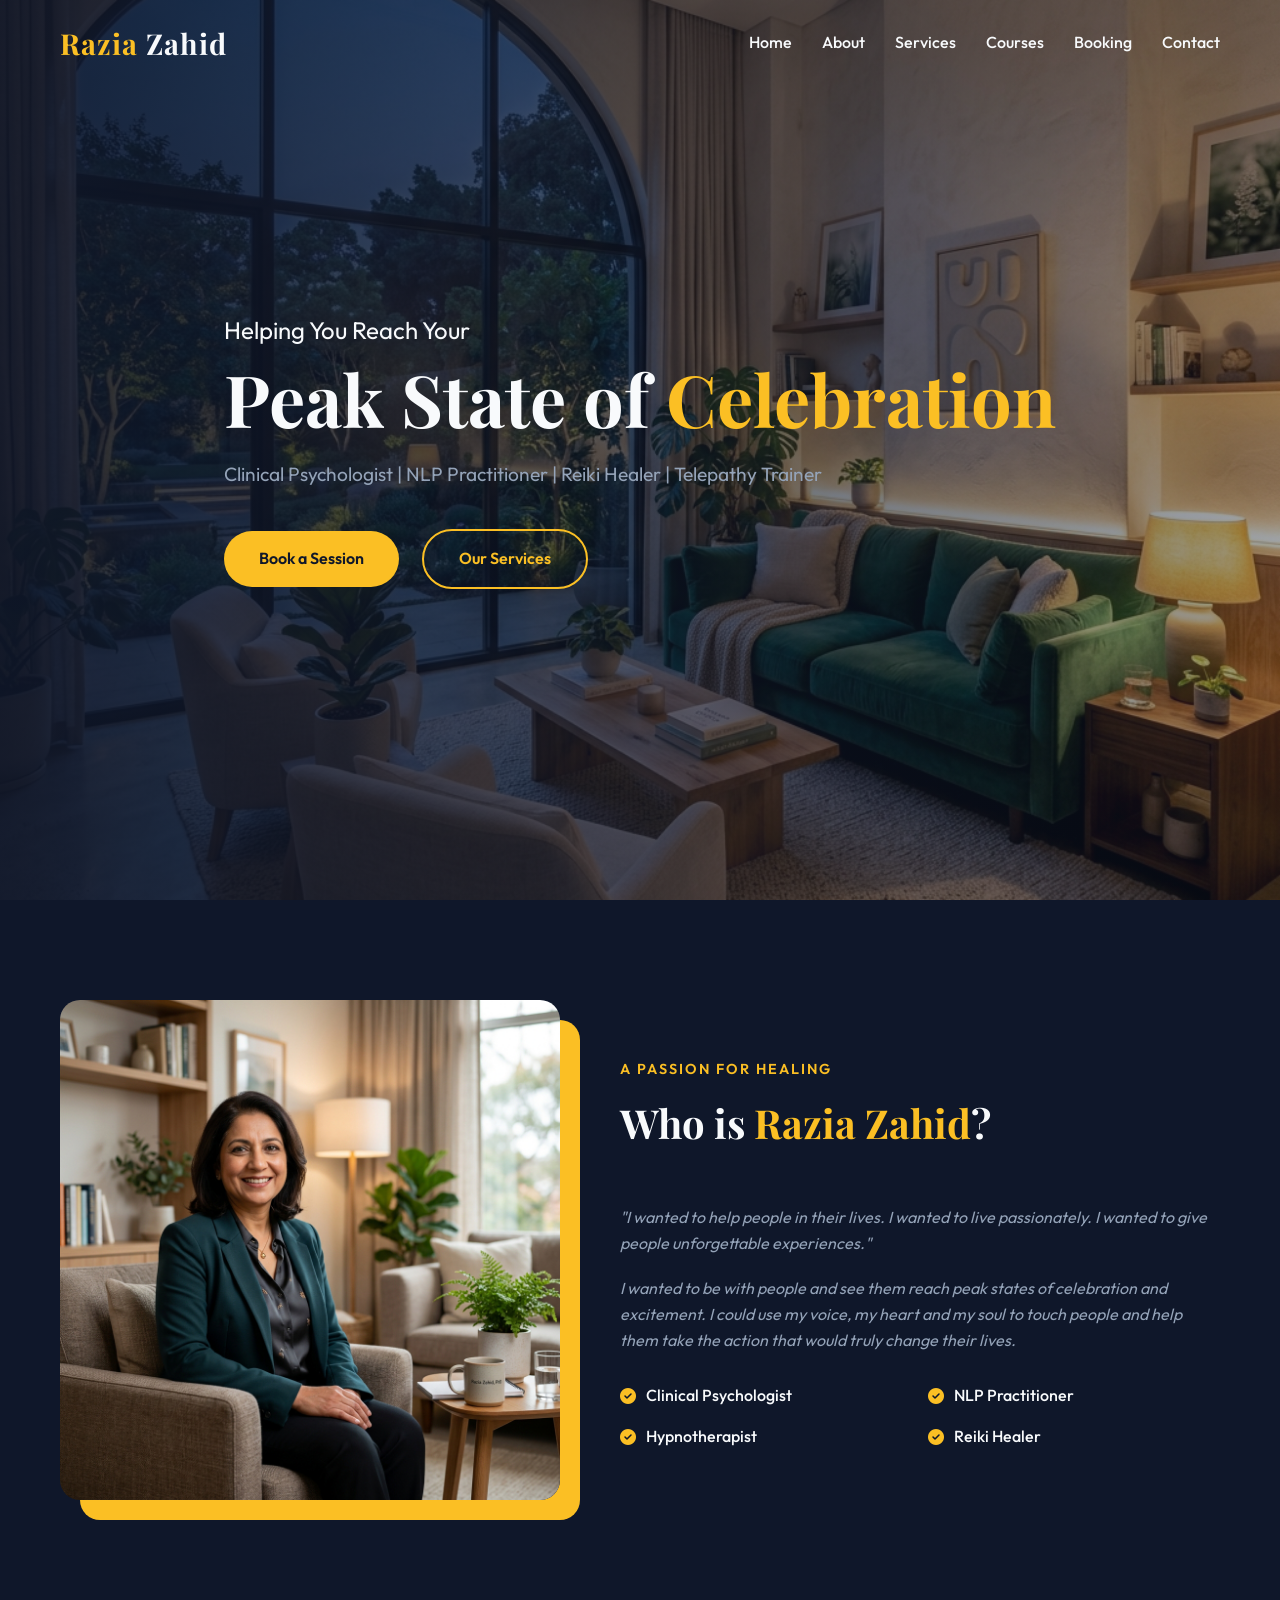
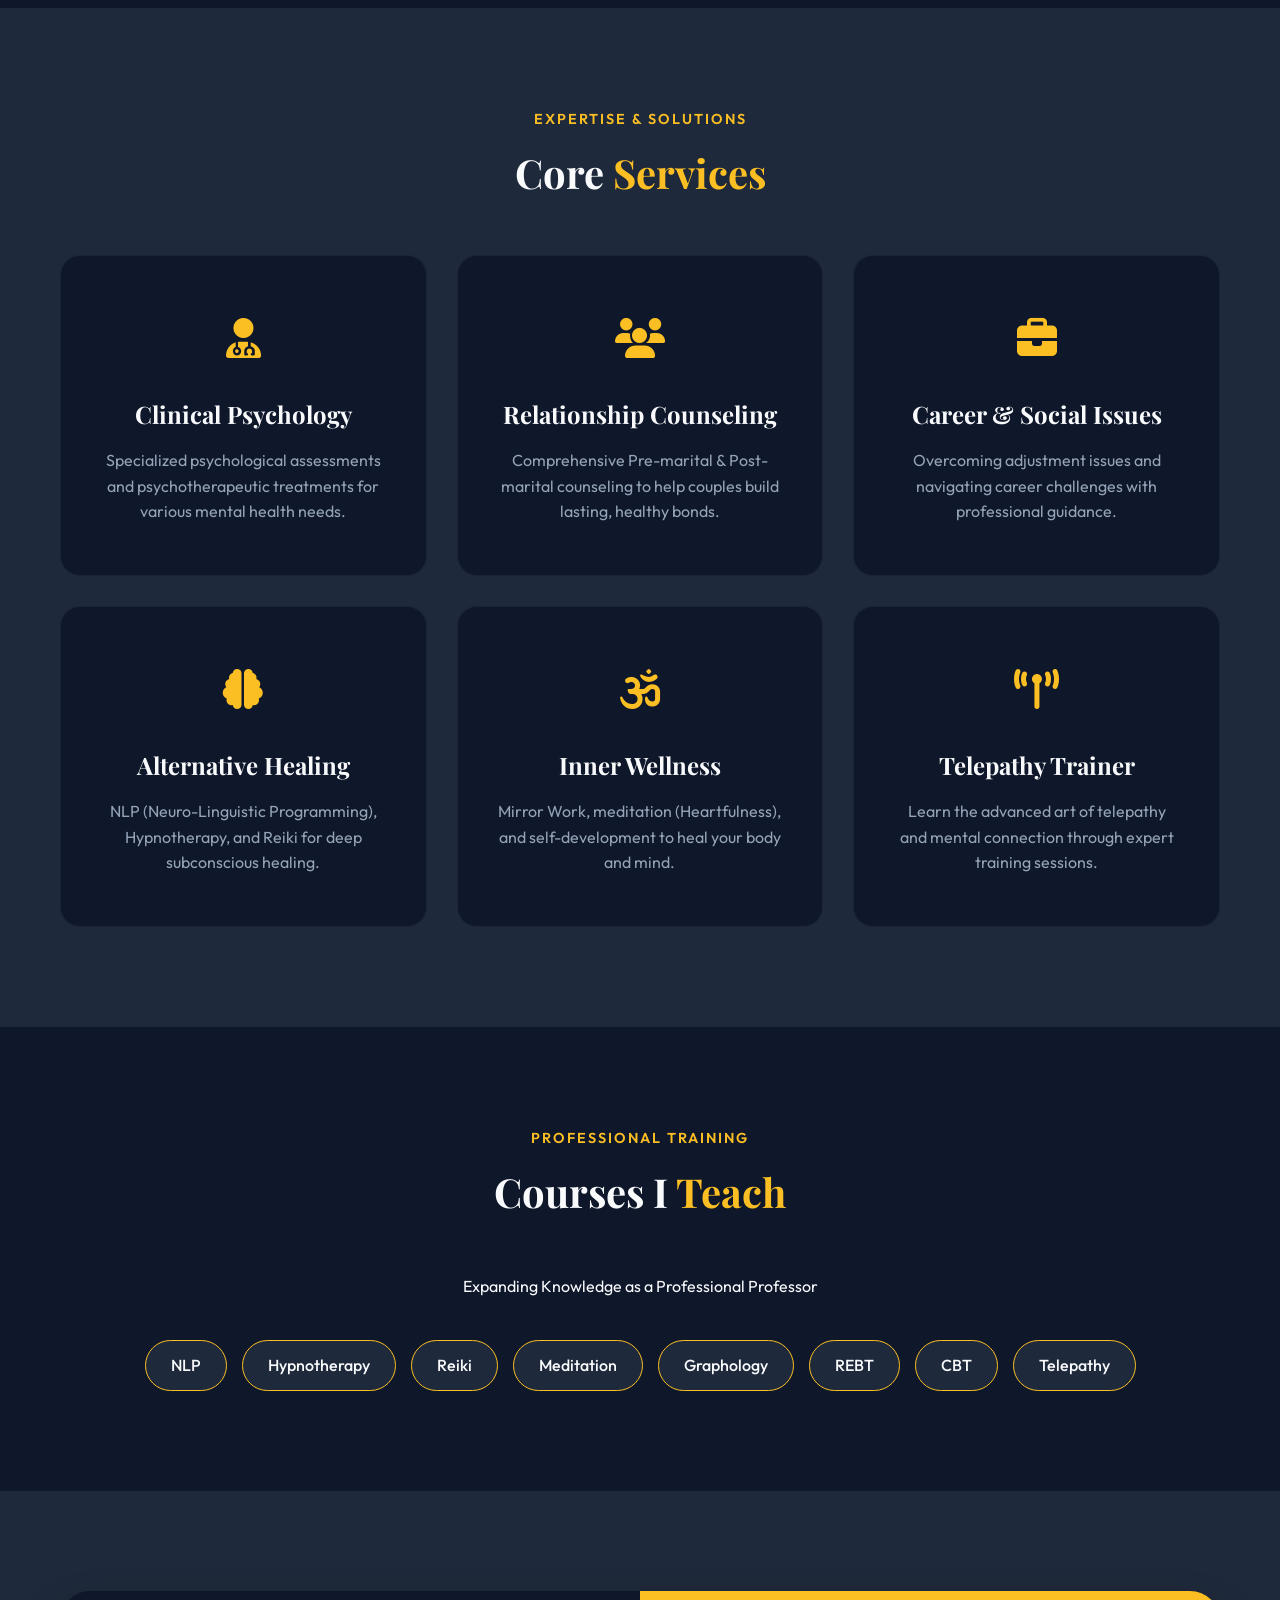
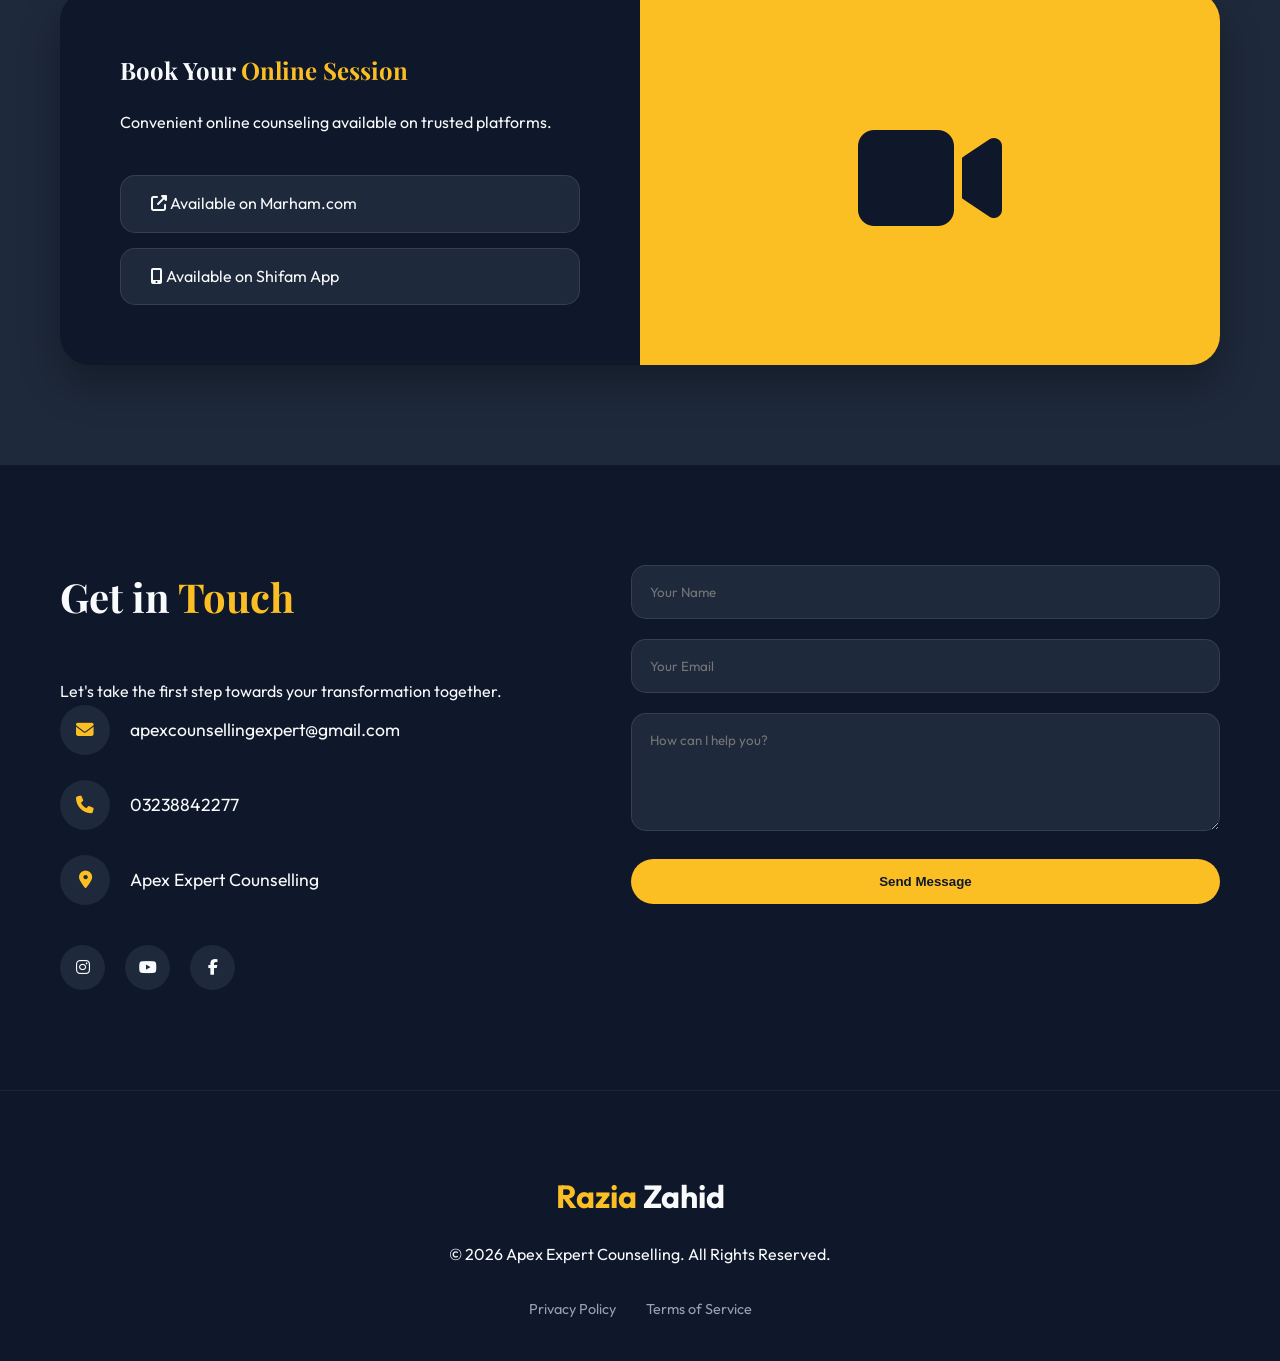
==== index.html @ dad9daef "Add files via upload" ====
<!DOCTYPE html>
<html lang="en">
<head>
    <meta charset="UTF-8">
    <meta name="viewport" content="width=device-width, initial-scale=1.0">
    <title>Razia Zahid | Clinical Psychologist & Healer</title>
    <meta name="description" content="Professional Clinical Psychologist, NLP Practitioner, and Reiki Healer Razia Zahid. Offering counseling for relationship, career, and social issues.">
    <!-- Google Fonts -->
    <link rel="preconnect" href="https://fonts.googleapis.com">
    <link rel="preconnect" href="https://fonts.gstatic.com" crossorigin>
    <link href="https://fonts.googleapis.com/css2?family=Outfit:wght@300;400;600;700&family=Playfair+Display:wght@700&display=swap" rel="stylesheet">
    <!-- Font Awesome -->
    <link rel="stylesheet" href="https://cdnjs.cloudflare.com/ajax/libs/font-awesome/6.4.0/css/all.min.css">
    <link rel="stylesheet" href="style.css">
</head>
<body>
    <!-- Navbar -->
    <header class="navbar">
        <div class="container">
            <div class="logo">
                <span class="gold">Razia</span> Zahid
            </div>
            <nav>
                <ul class="nav-links">
                    <li><a href="#home">Home</a></li>
                    <li><a href="#about">About</a></li>
                    <li><a href="#services">Services</a></li>
                    <li><a href="#courses">Courses</a></li>
                    <li><a href="#booking">Booking</a></li>
                    <li><a href="#contact">Contact</a></li>
                </ul>
            </nav>
            <div class="menu-toggle">
                <i class="fas fa-bars"></i>
            </div>
        </div>
    </header>

    <main>
        <!-- Hero Section -->
        <section id="home" class="hero">
            <div class="hero-overlay"></div>
            <div class="container hero-content">
                <h2 class="fade-in">Helping You Reach Your</h2>
                <h1 class="fade-in delay-1">Peak State of <span class="gold">Celebration</span></h1>
                <p class="fade-in delay-2">Clinical Psychologist | NLP Practitioner | Reiki Healer | Telepathy Trainer</p>
                <div class="hero-btns fade-in delay-3">
                    <a href="#booking" class="btn btn-primary">Book a Session</a>
                    <a href="#services" class="btn btn-outline">Our Services</a>
                </div>
            </div>
        </section>

        <!-- About Section -->
        <section id="about" class="about section-padding">
            <div class="container">
                <div class="about-grid">
                    <div class="about-image reveal">
                        <img src="assets/profile.png" alt="Razia Zahid">
                    </div>
                    <div class="about-text reveal">
                        <span class="section-subtitle">A Passion for Healing</span>
                        <h2 class="section-title">Who is <span class="gold">Razia Zahid</span>?</h2>
                        <div class="description-text">
                            <p>"I wanted to help people in their lives. I wanted to live passionately. I wanted to give people unforgettable experiences."</p>
                            <p>I wanted to be with people and see them reach peak states of celebration and excitement. I could use my voice, my heart and my soul to touch people and help them take the action that would truly change their lives.</p>
                        </div>
                        <ul class="about-badges">
                            <li><i class="fas fa-check-circle"></i> Clinical Psychologist</li>
                            <li><i class="fas fa-check-circle"></i> NLP Practitioner</li>
                            <li><i class="fas fa-check-circle"></i> Hypnotherapist</li>
                            <li><i class="fas fa-check-circle"></i> Reiki Healer</li>
                        </ul>
                    </div>
                </div>
            </div>
        </section>

        <!-- Services Section -->
        <section id="services" class="services section-padding secondary-bg">
            <div class="container text-center">
                <span class="section-subtitle">Expertise & Solutions</span>
                <h2 class="section-title">Core <span class="gold">Services</span></h2>
                
                <div class="services-grid">
                    <div class="service-card reveal">
                        <div class="icon-box"><i class="fas fa-user-md"></i></div>
                        <h3>Clinical Psychology</h3>
                        <p>Specialized psychological assessments and psychotherapeutic treatments for various mental health needs.</p>
                    </div>
                    <div class="service-card reveal">
                        <div class="icon-box"><i class="fas fa-users"></i></div>
                        <h3>Relationship Counseling</h3>
                        <p>Comprehensive Pre-marital & Post-marital counseling to help couples build lasting, healthy bonds.</p>
                    </div>
                    <div class="service-card reveal">
                        <div class="icon-box"><i class="fas fa-briefcase"></i></div>
                        <h3>Career & Social Issues</h3>
                        <p>Overcoming adjustment issues and navigating career challenges with professional guidance.</p>
                    </div>
                    <div class="service-card reveal">
                        <div class="icon-box"><i class="fas fa-brain"></i></div>
                        <h3>Alternative Healing</h3>
                        <p>NLP (Neuro-Linguistic Programming), Hypnotherapy, and Reiki for deep subconscious healing.</p>
                    </div>
                    <div class="service-card reveal">
                        <div class="icon-box"><i class="fas fa-om"></i></div>
                        <h3>Inner Wellness</h3>
                        <p>Mirror Work, meditation (Heartfulness), and self-development to heal your body and mind.</p>
                    </div>
                    <div class="service-card reveal">
                        <div class="icon-box"><i class="fas fa-broadcast-tower"></i></div>
                        <h3>Telepathy Trainer</h3>
                        <p>Learn the advanced art of telepathy and mental connection through expert training sessions.</p>
                    </div>
                </div>
            </div>
        </section>

        <!-- Courses Section -->
        <section id="courses" class="courses section-padding">
            <div class="container text-center">
                <span class="section-subtitle">Professional Training</span>
                <h2 class="section-title">Courses I <span class="gold">Teach</span></h2>
                <div class="courses-wrapper reveal">
                    <p class="subtitle">Expanding Knowledge as a Professional Professor</p>
                    <div class="courses-tags">
                        <span>NLP</span>
                        <span>Hypnotherapy</span>
                        <span>Reiki</span>
                        <span>Meditation</span>
                        <span>Graphology</span>
                        <span>REBT</span>
                        <span>CBT</span>
                        <span>Telepathy</span>
                    </div>
                </div>
            </div>
        </section>

        <!-- Booking Section -->
        <section id="booking" class="booking section-padding secondary-bg">
            <div class="container">
                <div class="booking-card reveal">
                    <div class="booking-info">
                        <h2>Book Your <span class="gold">Online Session</span></h2>
                        <p>Convenient online counseling available on trusted platforms.</p>
                        <div class="booking-platforms">
                            <a href="https://www.marham.pk" target="_blank" class="platform-btn">
                                <i class="fas fa-external-link-alt"></i> Available on Marham.com
                            </a>
                            <a href="https://www.shifam.com" target="_blank" class="platform-btn">
                                <i class="fas fa-mobile-alt"></i> Available on Shifam App
                            </a>
                        </div>
                    </div>
                    <div class="booking-image">
                        <i class="fas fa-video"></i>
                    </div>
                </div>
            </div>
        </section>

        <!-- Contact Section -->
        <section id="contact" class="contact section-padding">
            <div class="container">
                <div class="contact-grid">
                    <div class="contact-info reveal">
                        <h2 class="section-title">Get in <span class="gold">Touch</span></h2>
                        <p>Let's take the first step towards your transformation together.</p>
                        
                        <div class="contact-links">
                            <div class="contact-item">
                                <i class="fas fa-envelope"></i>
                                <span>apexcounsellingexpert@gmail.com</span>
                            </div>
                            <div class="contact-item">
                                <i class="fas fa-phone"></i>
                                <span>03238842277</span>
                            </div>
                            <div class="contact-item">
                                <i class="fas fa-map-marker-alt"></i>
                                <span>Apex Expert Counselling</span>
                            </div>
                        </div>

                        <div class="social-links">
                            <a href="https://instagram.com/Razia_zahid123" target="_blank"><i class="fab fa-instagram"></i></a>
                            <a href="https://youtube.com/RaziaZahid" target="_blank"><i class="fab fa-youtube"></i></a>
                            <a href="https://facebook.com/ApexExpertCounselling" target="_blank"><i class="fab fa-facebook-f"></i></a>
                        </div>
                    </div>
                    
                    <div class="contact-form-container reveal">
                        <form id="contact-form">
                            <div class="form-group">
                                <input type="text" id="name" placeholder="Your Name" required>
                            </div>
                            <div class="form-group">
                                <input type="email" id="email" placeholder="Your Email" required>
                            </div>
                            <div class="form-group">
                                <textarea id="message" rows="5" placeholder="How can I help you?" required></textarea>
                            </div>
                            <button type="submit" class="btn btn-primary w-100">Send Message</button>
                        </form>
                    </div>
                </div>
            </div>
        </section>
    </main>

    <!-- Footer -->
    <footer class="footer">
        <div class="container text-center">
            <div class="footer-logo"><span class="gold">Razia</span> Zahid</div>
            <p>&copy; 2026 Apex Expert Counselling. All Rights Reserved.</p>
            <div class="footer-bottom-links">
                <a href="#">Privacy Policy</a>
                <a href="#">Terms of Service</a>
            </div>
        </div>
    </footer>

    <script src="script.js"></script>
</body>
</html>
---- style.css ----
:root {
    --bg-color: #0f172a;
    --secondary-bg: #1e293b;
    --primary-gold: #fbbf24;
    --accent-gold: #d4af37;
    --text-light: #f8fafc;
    --text-muted: #94a3b8;
    --glass-bg: rgba(30, 41, 59, 0.7);
    --transition: all 0.4s cubic-bezier(0.4, 0, 0.2, 1);
}

* {
    margin: 0;
    padding: 0;
    box-sizing: border-box;
}

html {
    scroll-behavior: smooth;
}

body {
    font-family: 'Outfit', sans-serif;
    background-color: var(--bg-color);
    color: var(--text-light);
    line-height: 1.6;
    overflow-x: hidden;
}

h1, h2, h3, .logo {
    font-family: 'Playfair Display', serif;
}

.container {
    max-width: 1200px;
    margin: 0 auto;
    padding: 0 20px;
}

.gold {
    color: var(--primary-gold);
}

.section-padding {
    padding: 100px 0;
}

.secondary-bg {
    background-color: var(--secondary-bg);
}

.text-center {
    text-align: center;
}

.section-subtitle {
    display: block;
    text-transform: uppercase;
    letter-spacing: 2px;
    color: var(--primary-gold);
    margin-bottom: 10px;
    font-size: 0.9rem;
    font-weight: 600;
}

.section-title {
    font-size: 2.5rem;
    margin-bottom: 50px;
}

/* Navbar */
.navbar {
    position: fixed;
    top: 0;
    width: 100%;
    z-index: 1000;
    padding: 20px 0;
    transition: var(--transition);
    background: transparent;
}

.navbar.scrolled {
    background: var(--glass-bg);
    backdrop-filter: blur(10px);
    padding: 15px 0;
    border-bottom: 1px solid rgba(255, 255, 255, 0.1);
}

.navbar .container {
    display: flex;
    justify-content: space-between;
    align-items: center;
}

.logo {
    font-size: 1.8rem;
    font-weight: 700;
    letter-spacing: 1px;
}

.nav-links {
    display: flex;
    list-style: none;
    gap: 30px;
}

.nav-links a {
    text-decoration: none;
    color: var(--text-light);
    font-weight: 500;
    transition: var(--transition);
    position: relative;
}

.nav-links a::after {
    content: '';
    position: absolute;
    bottom: -5px;
    left: 0;
    width: 0;
    height: 2px;
    background-color: var(--primary-gold);
    transition: var(--transition);
}

.nav-links a:hover {
    color: var(--primary-gold);
}

.nav-links a:hover::after {
    width: 100%;
}

.menu-toggle {
    display: none;
    font-size: 1.5rem;
    cursor: pointer;
}

/* Hero Section */
.hero {
    height: 100vh;
    display: flex;
    align-items: center;
    position: relative;
    background: url('assets/hero-bg.png') center/cover no-repeat;
}

.hero-overlay {
    position: absolute;
    top: 0;
    left: 0;
    width: 100%;
    height: 100%;
    background: linear-gradient(to right, rgba(15, 23, 42, 0.9), rgba(15, 23, 42, 0.4));
}

.hero-content {
    position: relative;
    z-index: 1;
}

.hero h2 {
    font-size: 1.5rem;
    font-weight: 400;
    margin-bottom: 10px;
    font-family: 'Outfit', sans-serif;
}

.hero h1 {
    font-size: 4.5rem;
    margin-bottom: 20px;
    line-height: 1.1;
}

.hero p {
    font-size: 1.2rem;
    color: var(--text-muted);
    margin-bottom: 40px;
    max-width: 600px;
}

.btn {
    display: inline-block;
    padding: 15px 35px;
    border-radius: 50px;
    text-decoration: none;
    font-weight: 600;
    transition: var(--transition);
    cursor: pointer;
    border: none;
}

.btn-primary {
    background-color: var(--primary-gold);
    color: var(--bg-color);
}

.btn-primary:hover {
    background-color: #fff;
    transform: translateY(-3px);
    box-shadow: 0 10px 20px rgba(0, 0, 0, 0.2);
}

.btn-outline {
    border: 2px solid var(--primary-gold);
    color: var(--primary-gold);
    margin-left: 20px;
}

.btn-outline:hover {
    background-color: var(--primary-gold);
    color: var(--bg-color);
    transform: translateY(-3px);
}

/* About Section */
.about-grid {
    display: grid;
    grid-template-columns: 1fr 1.2fr;
    gap: 60px;
    align-items: center;
}

.about-image {
    position: relative;
}

.about-image img {
    width: 100%;
    border-radius: 20px;
    box-shadow: 20px 20px 0px var(--primary-gold);
}

.description-text p {
    margin-bottom: 20px;
    font-style: italic;
    color: var(--text-muted);
}

.about-badges {
    list-style: none;
    display: grid;
    grid-template-columns: 1fr 1fr;
    gap: 15px;
    margin-top: 30px;
}

.about-badges li {
    display: flex;
    align-items: center;
    gap: 10px;
    font-weight: 500;
}

.about-badges i {
    color: var(--primary-gold);
}

/* Services */
.services-grid {
    display: grid;
    grid-template-columns: repeat(auto-fit, minmax(300px, 1fr));
    gap: 30px;
}

.service-card {
    background: var(--bg-color);
    padding: 50px 40px;
    border-radius: 20px;
    transition: var(--transition);
    border: 1px solid rgba(255, 255, 255, 0.05);
}

.service-card:hover {
    transform: translateY(-10px);
    background: var(--secondary-bg);
    border-color: var(--primary-gold);
}

.icon-box {
    margin-bottom: 25px;
    font-size: 2.5rem;
    color: var(--primary-gold);
}

.service-card h3 {
    margin-bottom: 15px;
    font-size: 1.5rem;
}

.service-card p {
    color: var(--text-muted);
}

/* Courses */
.courses-tags {
    display: flex;
    flex-wrap: wrap;
    justify-content: center;
    gap: 15px;
    margin-top: 40px;
}

.courses-tags span {
    background: var(--secondary-bg);
    padding: 12px 25px;
    border-radius: 50px;
    border: 1px solid var(--primary-gold);
    font-weight: 500;
    transition: var(--transition);
    cursor: default;
}

.courses-tags span:hover {
    background: var(--primary-gold);
    color: var(--bg-color);
}

/* Booking */
.booking-card {
    background: var(--bg-color);
    display: grid;
    grid-template-columns: 1fr 1fr;
    border-radius: 30px;
    overflow: hidden;
    box-shadow: 0 20px 40px rgba(0, 0, 0, 0.3);
}

.booking-info {
    padding: 60px;
}

.booking-info h2 {
    margin-bottom: 20px;
}

.booking-platforms {
    margin-top: 40px;
    display: flex;
    flex-direction: column;
    gap: 15px;
}

.platform-btn {
    padding: 15px 30px;
    background: var(--secondary-bg);
    border-radius: 15px;
    text-decoration: none;
    color: var(--text-light);
    transition: var(--transition);
    border: 1px solid rgba(255, 255, 255, 0.1);
}

.platform-btn:hover {
    border-color: var(--primary-gold);
    transform: translateX(10px);
}

.booking-image {
    background: var(--primary-gold);
    display: flex;
    justify-content: center;
    align-items: center;
    font-size: 8rem;
    color: var(--bg-color);
}

/* Contact */
.contact-grid {
    display: grid;
    grid-template-columns: 1fr 1.2fr;
    gap: 80px;
}

.contact-item {
    display: flex;
    align-items: center;
    gap: 20px;
    margin-bottom: 25px;
    font-size: 1.1rem;
}

.contact-item i {
    width: 50px;
    height: 50px;
    background: var(--secondary-bg);
    border-radius: 50%;
    display: flex;
    justify-content: center;
    align-items: center;
    color: var(--primary-gold);
}

.social-links {
    display: flex;
    gap: 20px;
    margin-top: 40px;
}

.social-links a {
    width: 45px;
    height: 45px;
    background: var(--secondary-bg);
    border-radius: 50%;
    display: flex;
    justify-content: center;
    align-items: center;
    color: var(--text-light);
    text-decoration: none;
    transition: var(--transition);
}

.social-links a:hover {
    background: var(--primary-gold);
    color: var(--bg-color);
    transform: translateY(-5px);
}

.form-group {
    margin-bottom: 20px;
}

input, textarea {
    width: 100%;
    padding: 18px;
    background: var(--secondary-bg);
    border: 1px solid rgba(255, 255, 255, 0.1);
    border-radius: 15px;
    color: var(--text-light);
    font-family: inherit;
    outline: none;
    transition: var(--transition);
}

input:focus, textarea:focus {
    border-color: var(--primary-gold);
}

/* Footer */
.footer {
    padding: 80px 0 40px;
    border-top: 1px solid rgba(255, 255, 255, 0.05);
}

.footer-logo {
    font-size: 2rem;
    font-weight: 700;
    margin-bottom: 20px;
}

.footer-bottom-links {
    margin-top: 30px;
    display: flex;
    justify-content: center;
    gap: 30px;
}

.footer-bottom-links a {
    color: var(--text-muted);
    text-decoration: none;
    font-size: 0.9rem;
    transition: var(--transition);
}

.footer-bottom-links a:hover {
    color: var(--primary-gold);
}

/* Animations */
.reveal {
    opacity: 0;
    transform: translateY(30px);
    transition: all 0.8s ease-out;
}

.reveal.active {
    opacity: 1;
    transform: translateY(0);
}

.fade-in {
    opacity: 0;
    animation: fadeIn 1s forwards;
}

.delay-1 { animation-delay: 0.3s; }
.delay-2 { animation-delay: 0.6s; }
.delay-3 { animation-delay: 0.9s; }

@keyframes fadeIn {
    from { opacity: 0; transform: translateY(20px); }
    to { opacity: 1; transform: translateY(0); }
}

/* Responsive */
@media (max-width: 992px) {
    .hero h1 { font-size: 3.5rem; }
    .about-grid, .booking-card, .contact-grid { grid-template-columns: 1fr; }
    .booking-image { display: none; }
    .about-image img { box-shadow: 10px 10px 0 var(--primary-gold); }
}

@media (max-width: 768px) {
    .nav-links { display: none; }
    .menu-toggle { display: block; }
    .hero h1 { font-size: 2.8rem; }
    .section-title { font-size: 2rem; }
}

.w-100 { width: 100%; }
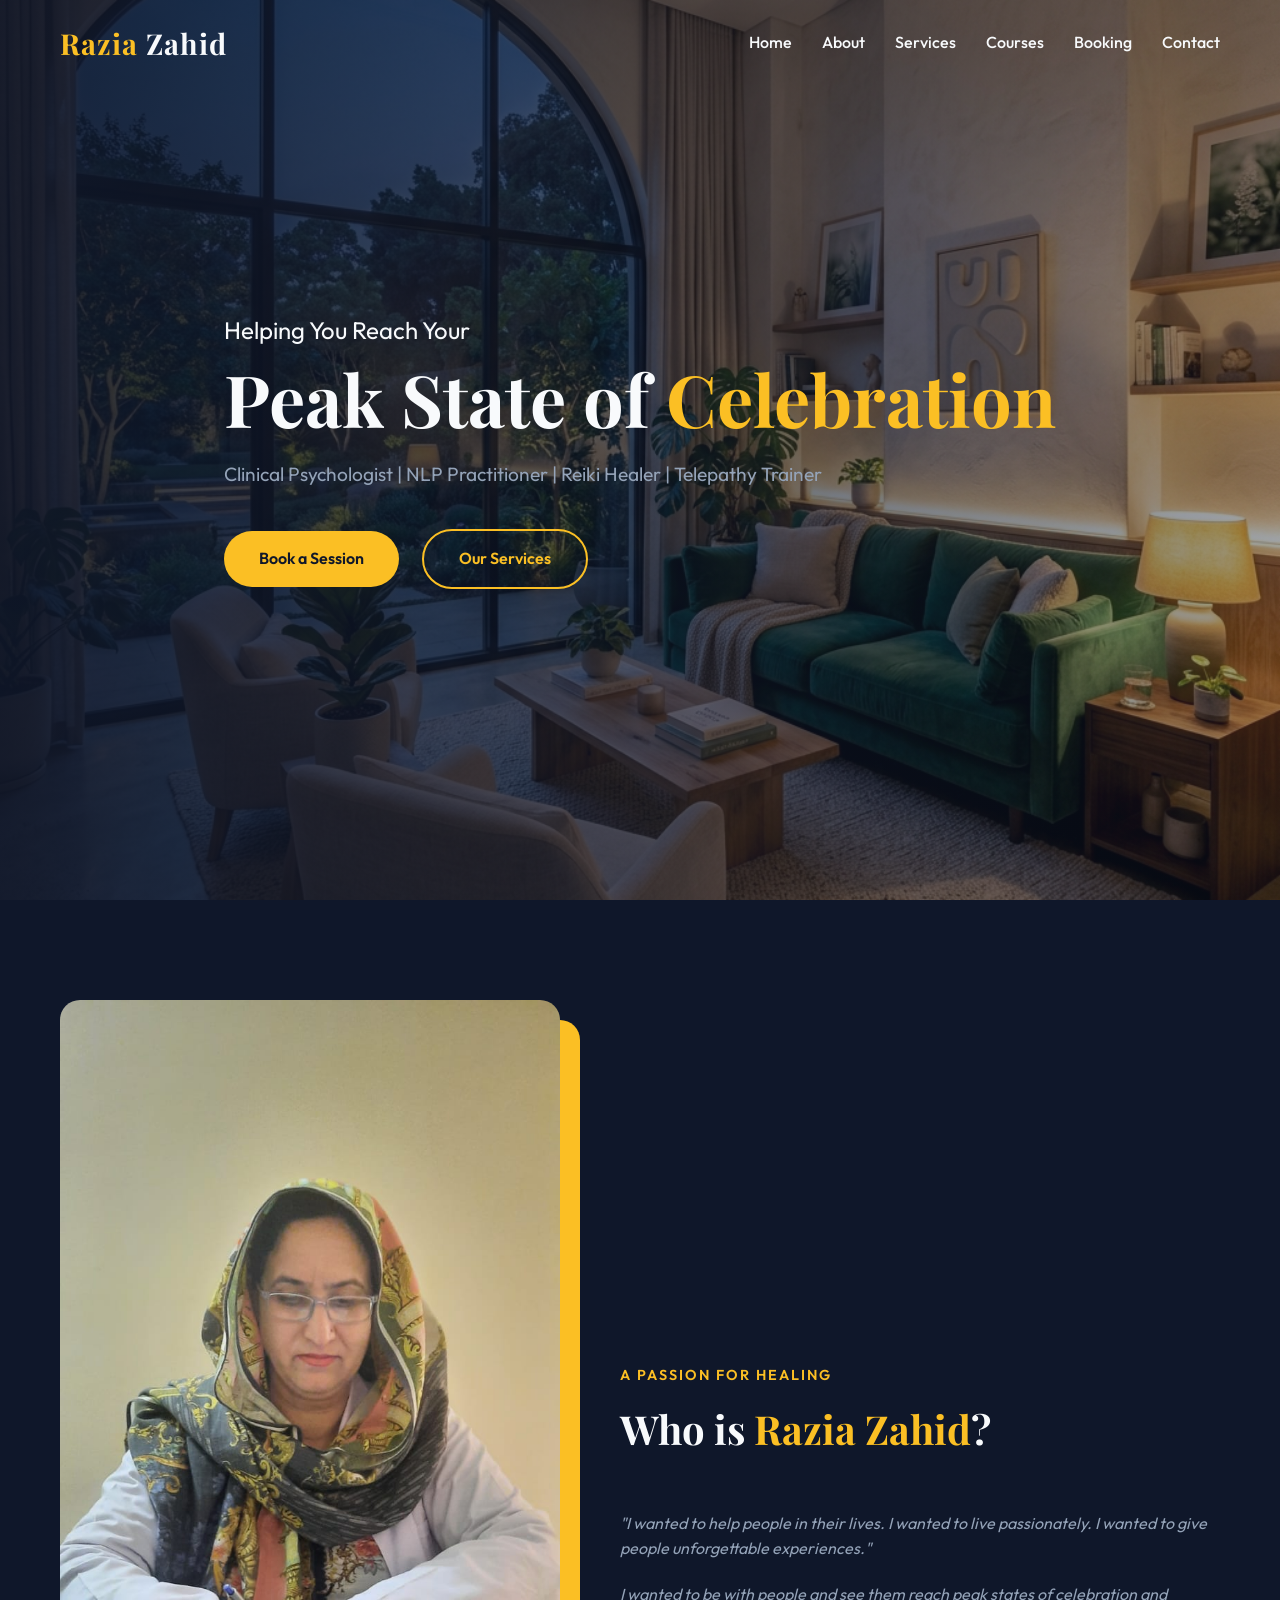
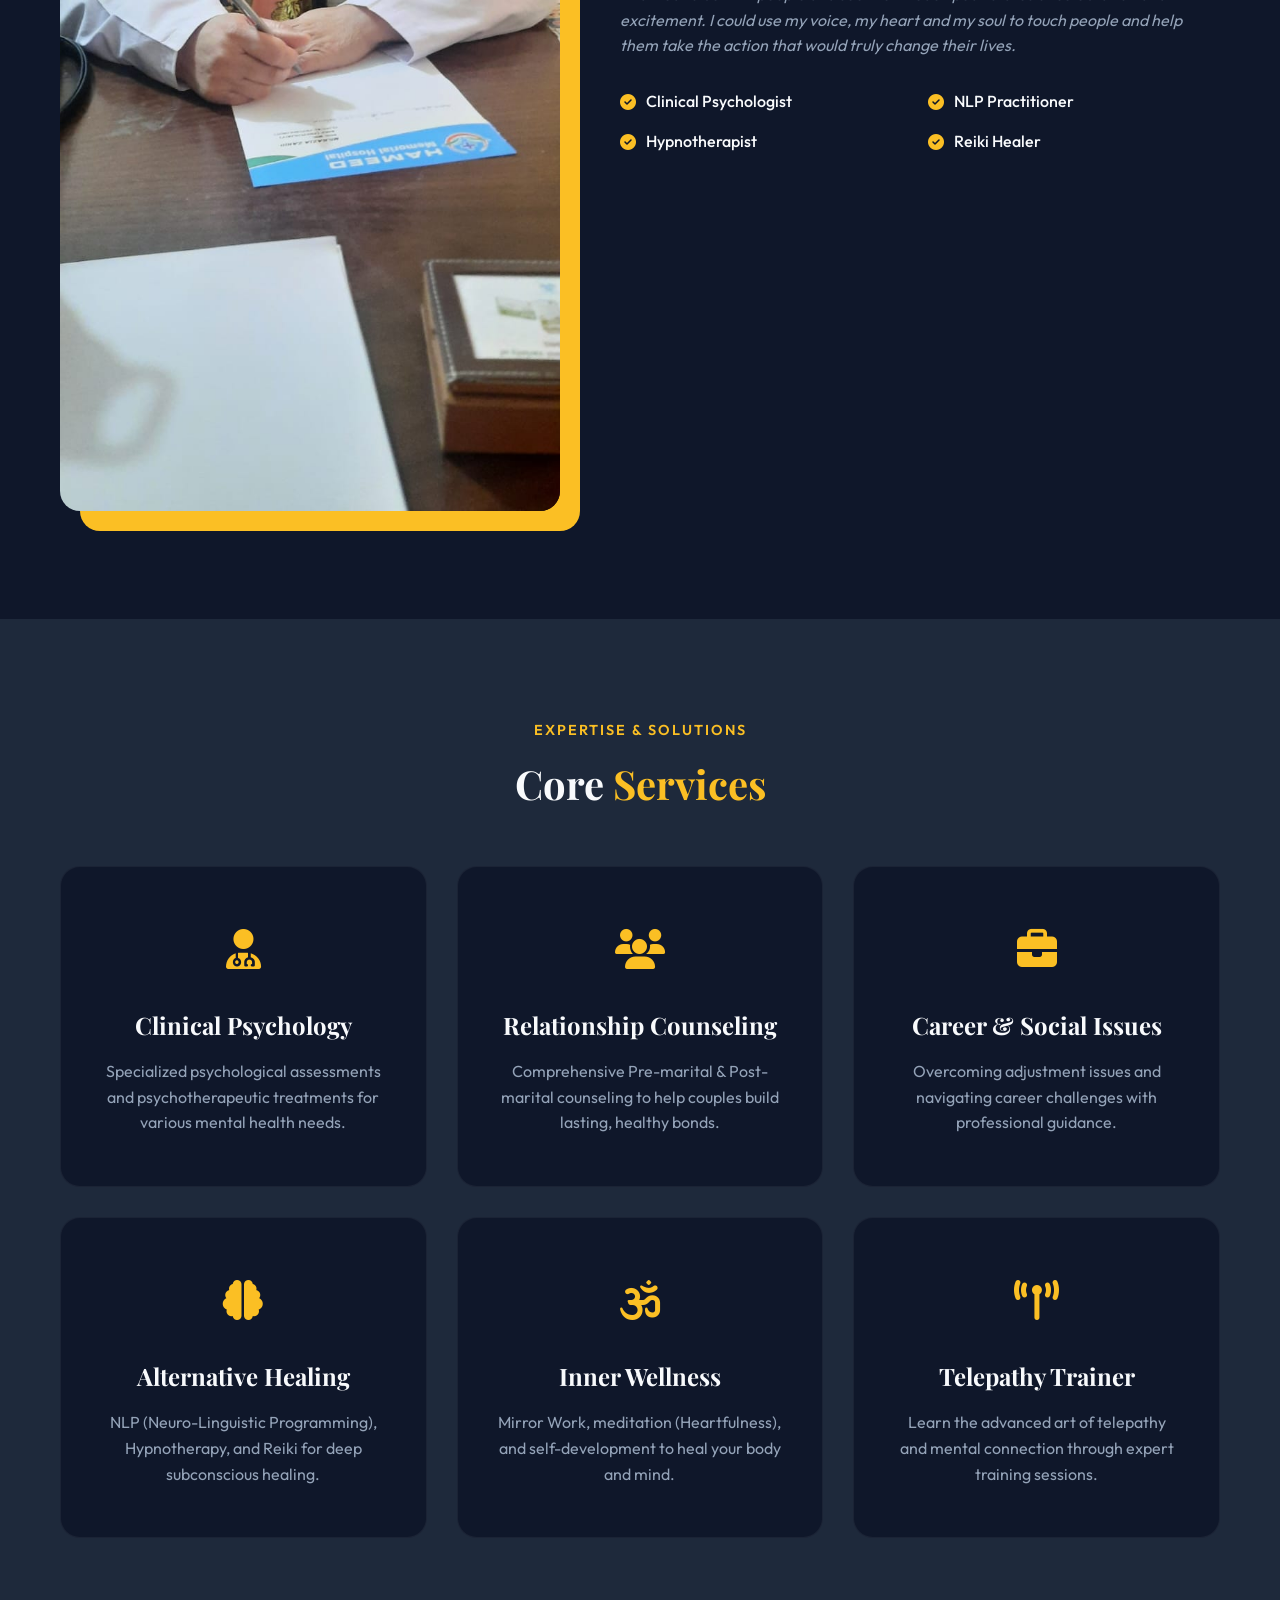
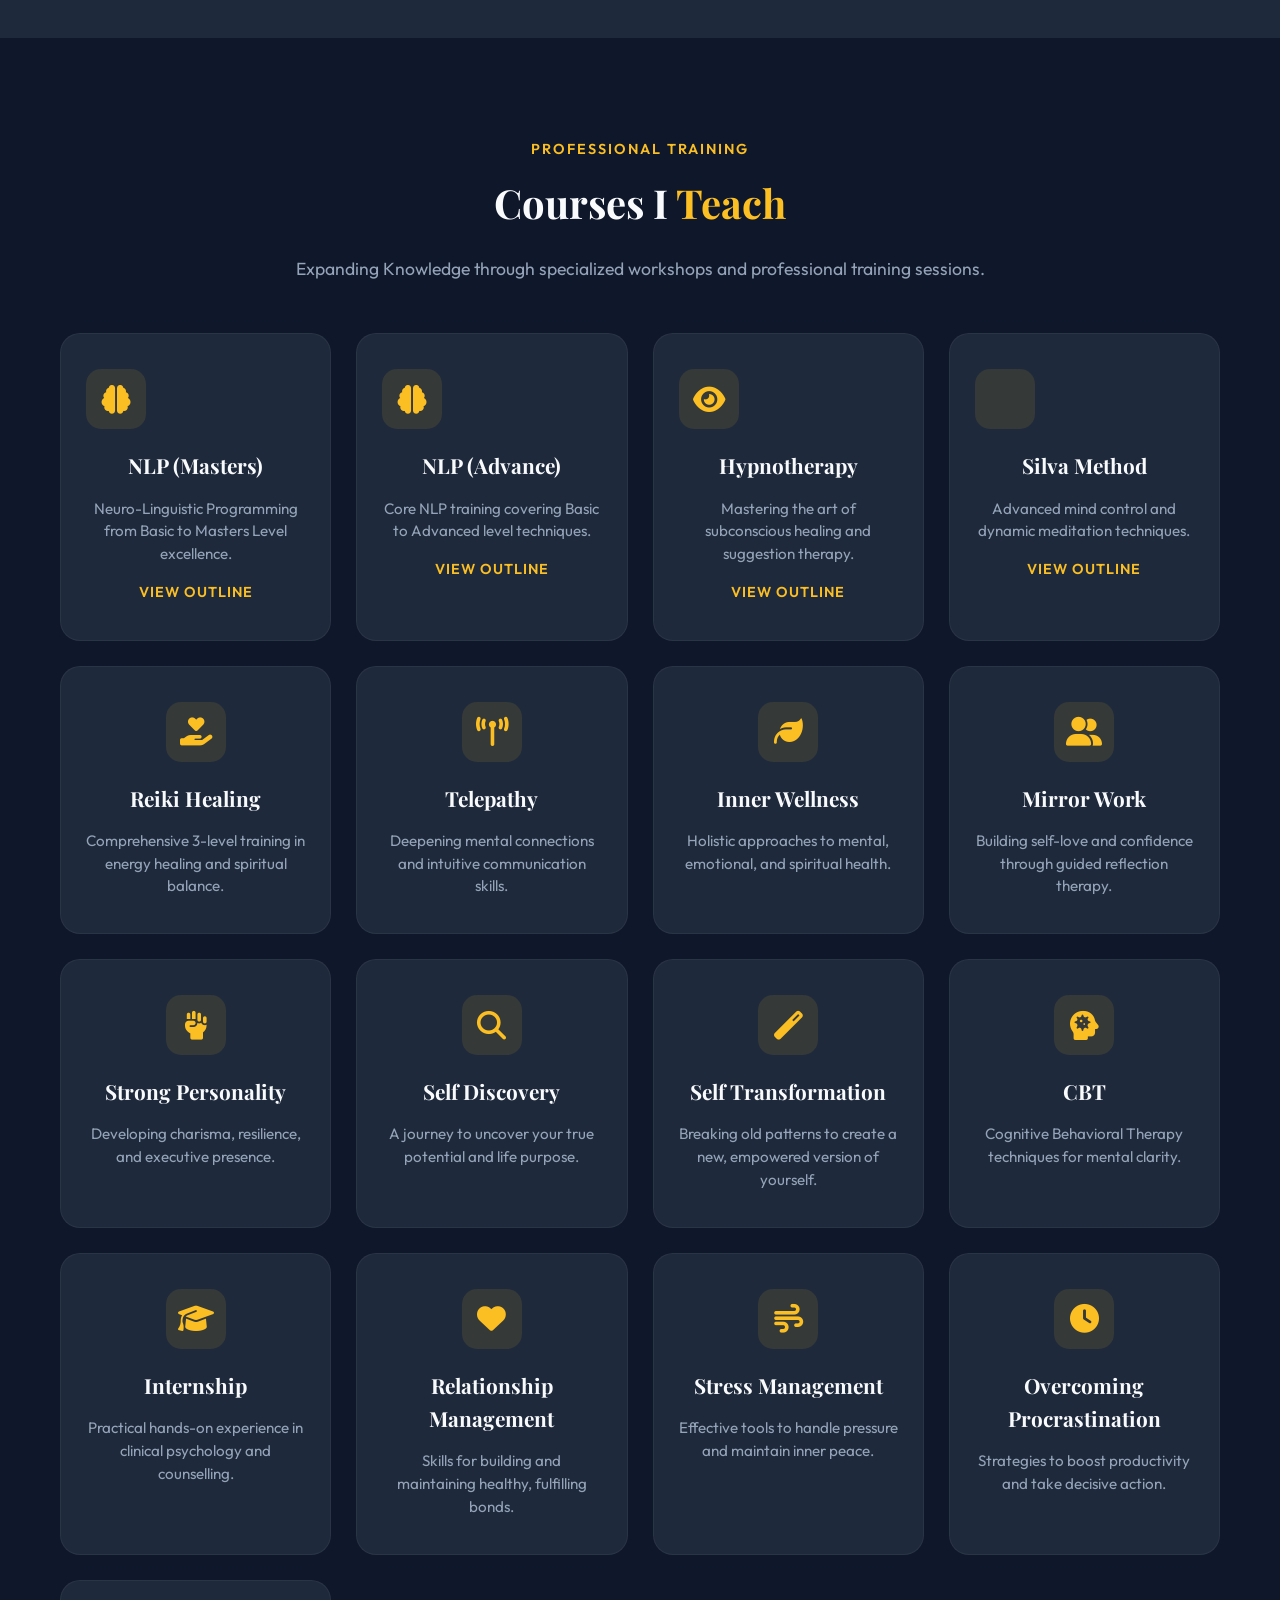
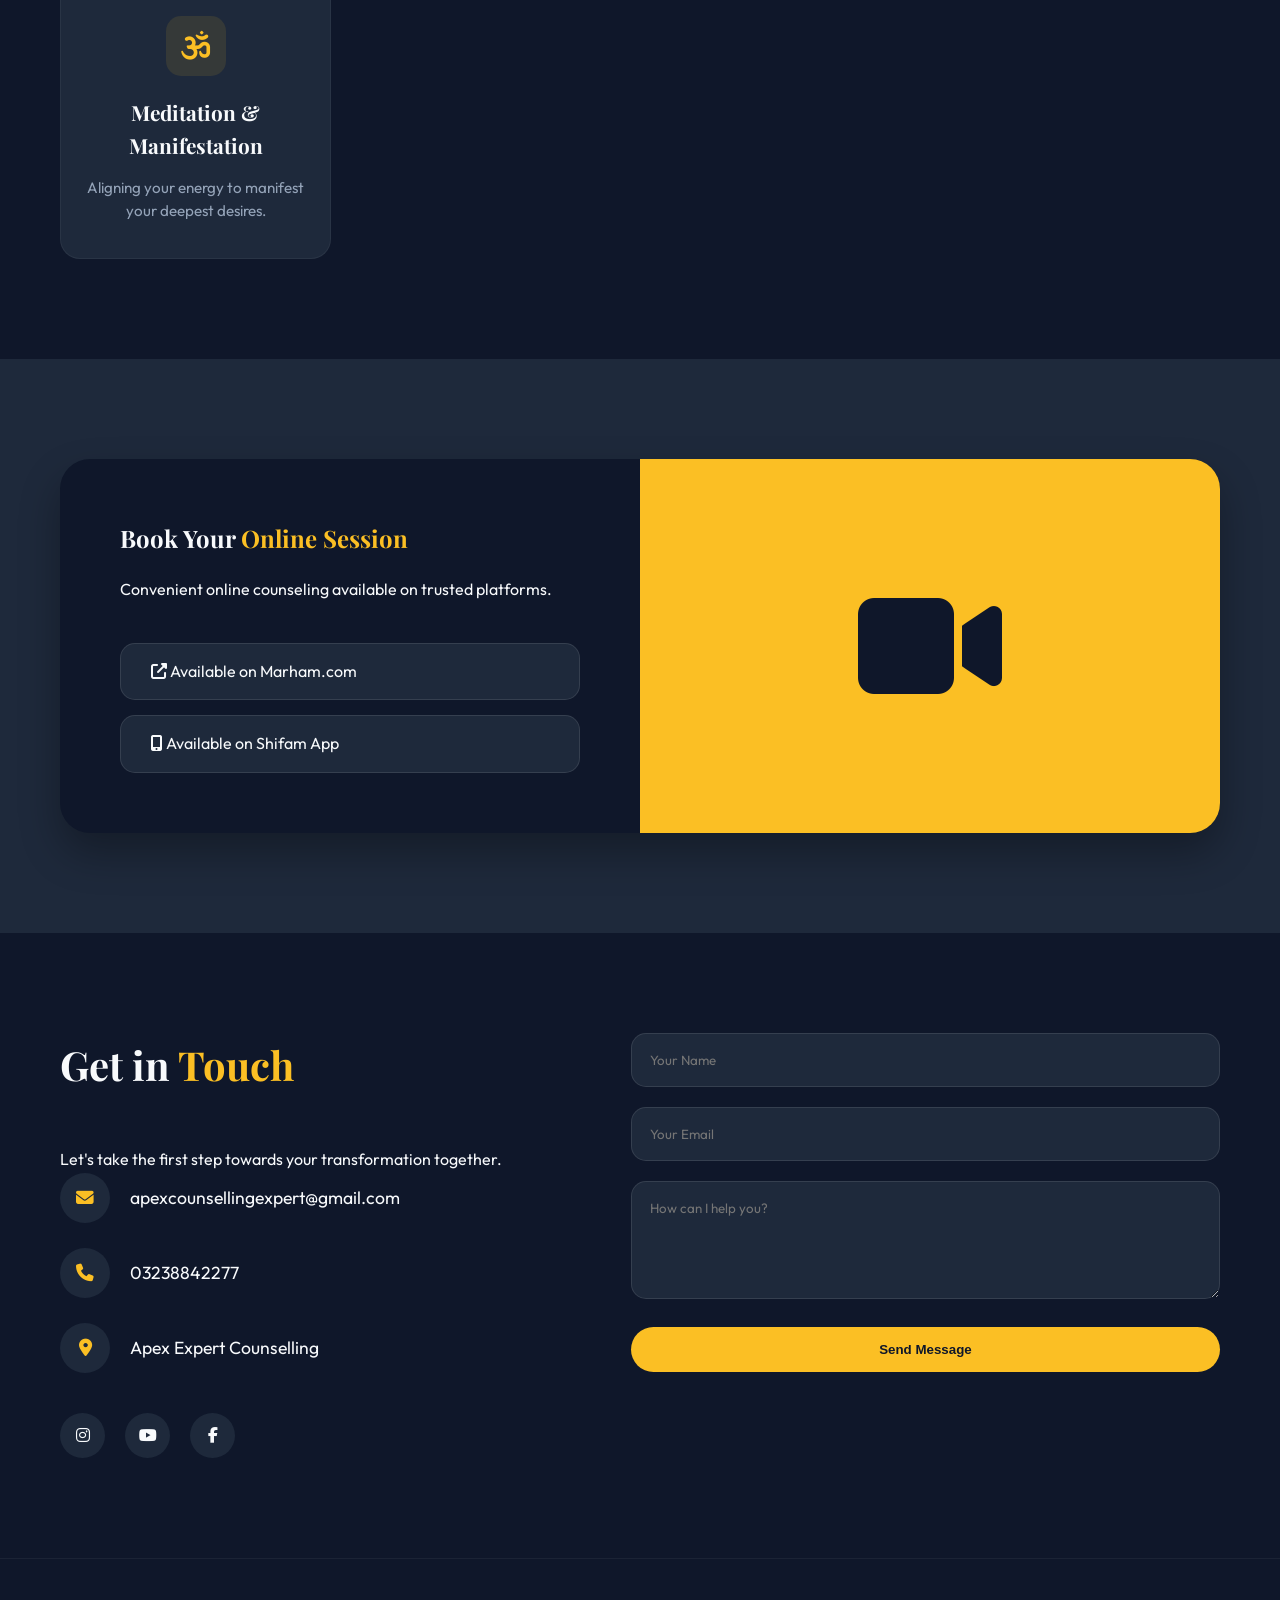
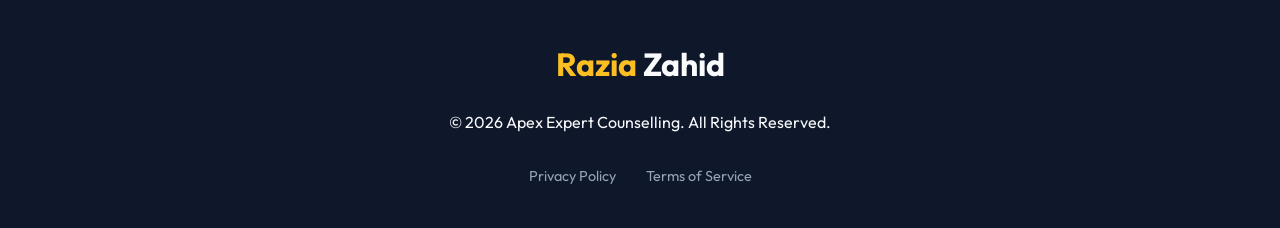
==== commit 9454524b: "Add files via upload" ====
--- a/index.html
+++ b/index.html
@@ -56,7 +56,7 @@
             <div class="container">
                 <div class="about-grid">
                     <div class="about-image reveal">
-                        <img src="assets/profile.png" alt="Razia Zahid">
+                        <img src="images/pp.jpg" alt="Razia Zahid">
                     </div>
                     <div class="about-text reveal">
                         <span class="section-subtitle">A Passion for Healing</span>
@@ -122,17 +122,105 @@
             <div class="container text-center">
                 <span class="section-subtitle">Professional Training</span>
                 <h2 class="section-title">Courses I <span class="gold">Teach</span></h2>
-                <div class="courses-wrapper reveal">
-                    <p class="subtitle">Expanding Knowledge as a Professional Professor</p>
-                    <div class="courses-tags">
-                        <span>NLP</span>
-                        <span>Hypnotherapy</span>
-                        <span>Reiki</span>
-                        <span>Meditation</span>
-                        <span>Graphology</span>
-                        <span>REBT</span>
-                        <span>CBT</span>
-                        <span>Telepathy</span>
+                <p class="section-lead reveal">Expanding Knowledge through specialized workshops and professional training sessions.</p>
+                
+                <div class="courses-grid">
+                    <div class="course-card reveal">
+                        <a href="nlp-masters-outline.html">
+                            <div class="course-icon"><i class="fas fa-brain"></i></div>
+                            <h3>NLP (Masters)</h3>
+                            <p>Neuro-Linguistic Programming from Basic to Masters Level excellence.</p>
+                            <span class="view-outline-link">View Outline</span>
+                        </a>
+                    </div>
+                    <div class="course-card reveal">
+                        <a href="nlp-advance-outline.html">
+                            <div class="course-icon"><i class="fas fa-brain"></i></div>
+                            <h3>NLP (Advance)</h3>
+                            <p>Core NLP training covering Basic to Advanced level techniques.</p>
+                            <span class="view-outline-link">View Outline</span>
+                        </a>
+                    </div>
+                    <div class="course-card reveal">
+                        <a href="hypnosis-outline.html">
+                            <div class="course-icon"><i class="fas fa-eye"></i></div>
+                            <h3>Hypnotherapy</h3>
+                            <p>Mastering the art of subconscious healing and suggestion therapy.</p>
+                            <span class="view-outline-link">View Outline</span>
+                        </a>
+                    </div>
+                    <div class="course-card reveal">
+                        <a href="silva-outline.html">
+                            <div class="course-icon"><i class="fas fa-mind-share"></i></div>
+                            <h3>Silva Method</h3>
+                            <p>Advanced mind control and dynamic meditation techniques.</p>
+                            <span class="view-outline-link">View Outline</span>
+                        </a>
+                    </div>
+                    <div class="course-card reveal">
+                        <div class="course-icon"><i class="fas fa-hand-holding-heart"></i></div>
+                        <h3>Reiki Healing</h3>
+                        <p>Comprehensive 3-level training in energy healing and spiritual balance.</p>
+                    </div>
+                    <div class="course-card reveal">
+                        <div class="course-icon"><i class="fas fa-broadcast-tower"></i></div>
+                        <h3>Telepathy</h3>
+                        <p>Deepening mental connections and intuitive communication skills.</p>
+                    </div>
+                    <div class="course-card reveal">
+                        <div class="course-icon"><i class="fas fa-leaf"></i></div>
+                        <h3>Inner Wellness</h3>
+                        <p>Holistic approaches to mental, emotional, and spiritual health.</p>
+                    </div>
+                    <div class="course-card reveal">
+                        <div class="course-icon"><i class="fas fa-user-friends"></i></div>
+                        <h3>Mirror Work</h3>
+                        <p>Building self-love and confidence through guided reflection therapy.</p>
+                    </div>
+                    <div class="course-card reveal">
+                        <div class="course-icon"><i class="fas fa-fist-raised"></i></div>
+                        <h3>Strong Personality</h3>
+                        <p>Developing charisma, resilience, and executive presence.</p>
+                    </div>
+                    <div class="course-card reveal">
+                        <div class="course-icon"><i class="fas fa-search"></i></div>
+                        <h3>Self Discovery</h3>
+                        <p>A journey to uncover your true potential and life purpose.</p>
+                    </div>
+                    <div class="course-card reveal">
+                        <div class="course-icon"><i class="fas fa-magic"></i></div>
+                        <h3>Self Transformation</h3>
+                        <p>Breaking old patterns to create a new, empowered version of yourself.</p>
+                    </div>
+                    <div class="course-card reveal">
+                        <div class="course-icon"><i class="fas fa-head-side-virus"></i></div>
+                        <h3>CBT</h3>
+                        <p>Cognitive Behavioral Therapy techniques for mental clarity.</p>
+                    </div>
+                    <div class="course-card reveal">
+                        <div class="course-icon"><i class="fas fa-graduation-cap"></i></div>
+                        <h3>Internship</h3>
+                        <p>Practical hands-on experience in clinical psychology and counselling.</p>
+                    </div>
+                    <div class="course-card reveal">
+                        <div class="course-icon"><i class="fas fa-heart"></i></div>
+                        <h3>Relationship Management</h3>
+                        <p>Skills for building and maintaining healthy, fulfilling bonds.</p>
+                    </div>
+                    <div class="course-card reveal">
+                        <div class="course-icon"><i class="fas fa-wind"></i></div>
+                        <h3>Stress Management</h3>
+                        <p>Effective tools to handle pressure and maintain inner peace.</p>
+                    </div>
+                    <div class="course-card reveal">
+                        <div class="course-icon"><i class="fas fa-clock"></i></div>
+                        <h3>Overcoming Procrastination</h3>
+                        <p>Strategies to boost productivity and take decisive action.</p>
+                    </div>
+                    <div class="course-card reveal">
+                        <div class="course-icon"><i class="fas fa-om"></i></div>
+                        <h3>Meditation & Manifestation</h3>
+                        <p>Aligning your energy to manifest your deepest desires.</p>
                     </div>
                 </div>
             </div>
--- a/style.css
+++ b/style.css
@@ -293,28 +293,67 @@
     color: var(--text-muted);
 }
 
-/* Courses */
-.courses-tags {
-    display: flex;
-    flex-wrap: wrap;
+/* Courses Section */
+.section-lead {
+    font-size: 1.1rem;
+    color: var(--text-muted);
+    max-width: 700px;
+    margin: -30px auto 50px;
+}
+
+.courses-grid {
+    display: grid;
+    grid-template-columns: repeat(auto-fill, minmax(260px, 1fr));
+    gap: 25px;
+}
+
+.course-card {
+    background: var(--secondary-bg);
+    padding: 35px 25px;
+    border-radius: 20px;
+    border: 1px solid rgba(255, 255, 255, 0.05);
+    transition: var(--transition);
+    text-align: center;
+    display: flex;
+    flex-direction: column;
+    align-items: center;
+}
+
+.course-card:hover {
+    transform: translateY(-10px);
+    border-color: var(--primary-gold);
+    box-shadow: 0 15px 30px rgba(0, 0, 0, 0.2);
+}
+
+.course-icon {
+    width: 60px;
+    height: 60px;
+    background: rgba(251, 191, 36, 0.1);
+    border-radius: 15px;
+    display: flex;
     justify-content: center;
-    gap: 15px;
-    margin-top: 40px;
-}
-
-.courses-tags span {
-    background: var(--secondary-bg);
-    padding: 12px 25px;
-    border-radius: 50px;
-    border: 1px solid var(--primary-gold);
-    font-weight: 500;
-    transition: var(--transition);
-    cursor: default;
-}
-
-.courses-tags span:hover {
+    align-items: center;
+    font-size: 1.8rem;
+    color: var(--primary-gold);
+    margin-bottom: 20px;
+    transition: var(--transition);
+}
+
+.course-card:hover .course-icon {
     background: var(--primary-gold);
     color: var(--bg-color);
+}
+
+.course-card h3 {
+    font-size: 1.3rem;
+    margin-bottom: 15px;
+    color: var(--text-light);
+}
+
+.course-card p {
+    font-size: 0.95rem;
+    color: var(--text-muted);
+    line-height: 1.5;
 }
 
 /* Booking */
@@ -493,6 +532,113 @@
     to { opacity: 1; transform: translateY(0); }
 }
 
+/* Course Outline Page Styles */
+.outline-page {
+    padding: 120px 0;
+    min-height: 80vh;
+}
+
+.outline-header {
+    margin-bottom: 60px;
+}
+
+.table-container {
+    overflow-x: auto;
+    background: var(--secondary-bg);
+    padding: 2px;
+    border-radius: 20px;
+    border: 1px solid rgba(255, 255, 255, 0.05);
+    box-shadow: 0 15px 35px rgba(0, 0, 0, 0.2);
+}
+
+.outline-table {
+    width: 100%;
+    border-collapse: collapse;
+    min-width: 800px;
+    text-align: left;
+}
+
+.outline-table th {
+    background: rgba(251, 191, 36, 0.1);
+    color: var(--primary-gold);
+    padding: 25px;
+    font-family: 'Playfair Display', serif;
+    font-size: 1.2rem;
+    border-bottom: 2px solid var(--primary-gold);
+}
+
+.outline-table td {
+    padding: 20px 25px;
+    border-bottom: 1px solid rgba(255, 255, 255, 0.05);
+    vertical-align: top;
+    color: var(--text-muted);
+}
+
+.outline-table tr:last-child td {
+    border-bottom: none;
+}
+
+.outline-table tr:hover td {
+    background: rgba(255, 255, 255, 0.02);
+    color: var(--text-light);
+}
+
+.topic-cell {
+    font-weight: 600;
+    color: var(--primary-gold) !important;
+    width: 25%;
+}
+
+.level-row {
+    background: rgba(251, 191, 36, 0.05);
+}
+
+.level-row td {
+    color: var(--primary-gold) !important;
+    font-weight: 700;
+    font-size: 1.1rem;
+    text-transform: uppercase;
+    letter-spacing: 1px;
+    text-align: center;
+    border-bottom: 1px solid var(--primary-gold);
+}
+
+.back-btn {
+    margin-bottom: 30px;
+    display: inline-flex;
+    align-items: center;
+    gap: 10px;
+    color: var(--primary-gold);
+    text-decoration: none;
+    font-weight: 600;
+    transition: var(--transition);
+}
+
+.back-btn:hover {
+    transform: translateX(-10px);
+}
+
+.course-card a {
+    text-decoration: none;
+    color: inherit;
+    display: block;
+    height: 100%;
+}
+
+.view-outline-link {
+    display: inline-block;
+    margin-top: 15px;
+    color: var(--primary-gold);
+    font-weight: 600;
+    font-size: 0.9rem;
+    text-transform: uppercase;
+    letter-spacing: 1px;
+}
+
+.course-card:hover .view-outline-link {
+    text-decoration: underline;
+}
+
 /* Responsive */
 @media (max-width: 992px) {
     .hero h1 { font-size: 3.5rem; }
